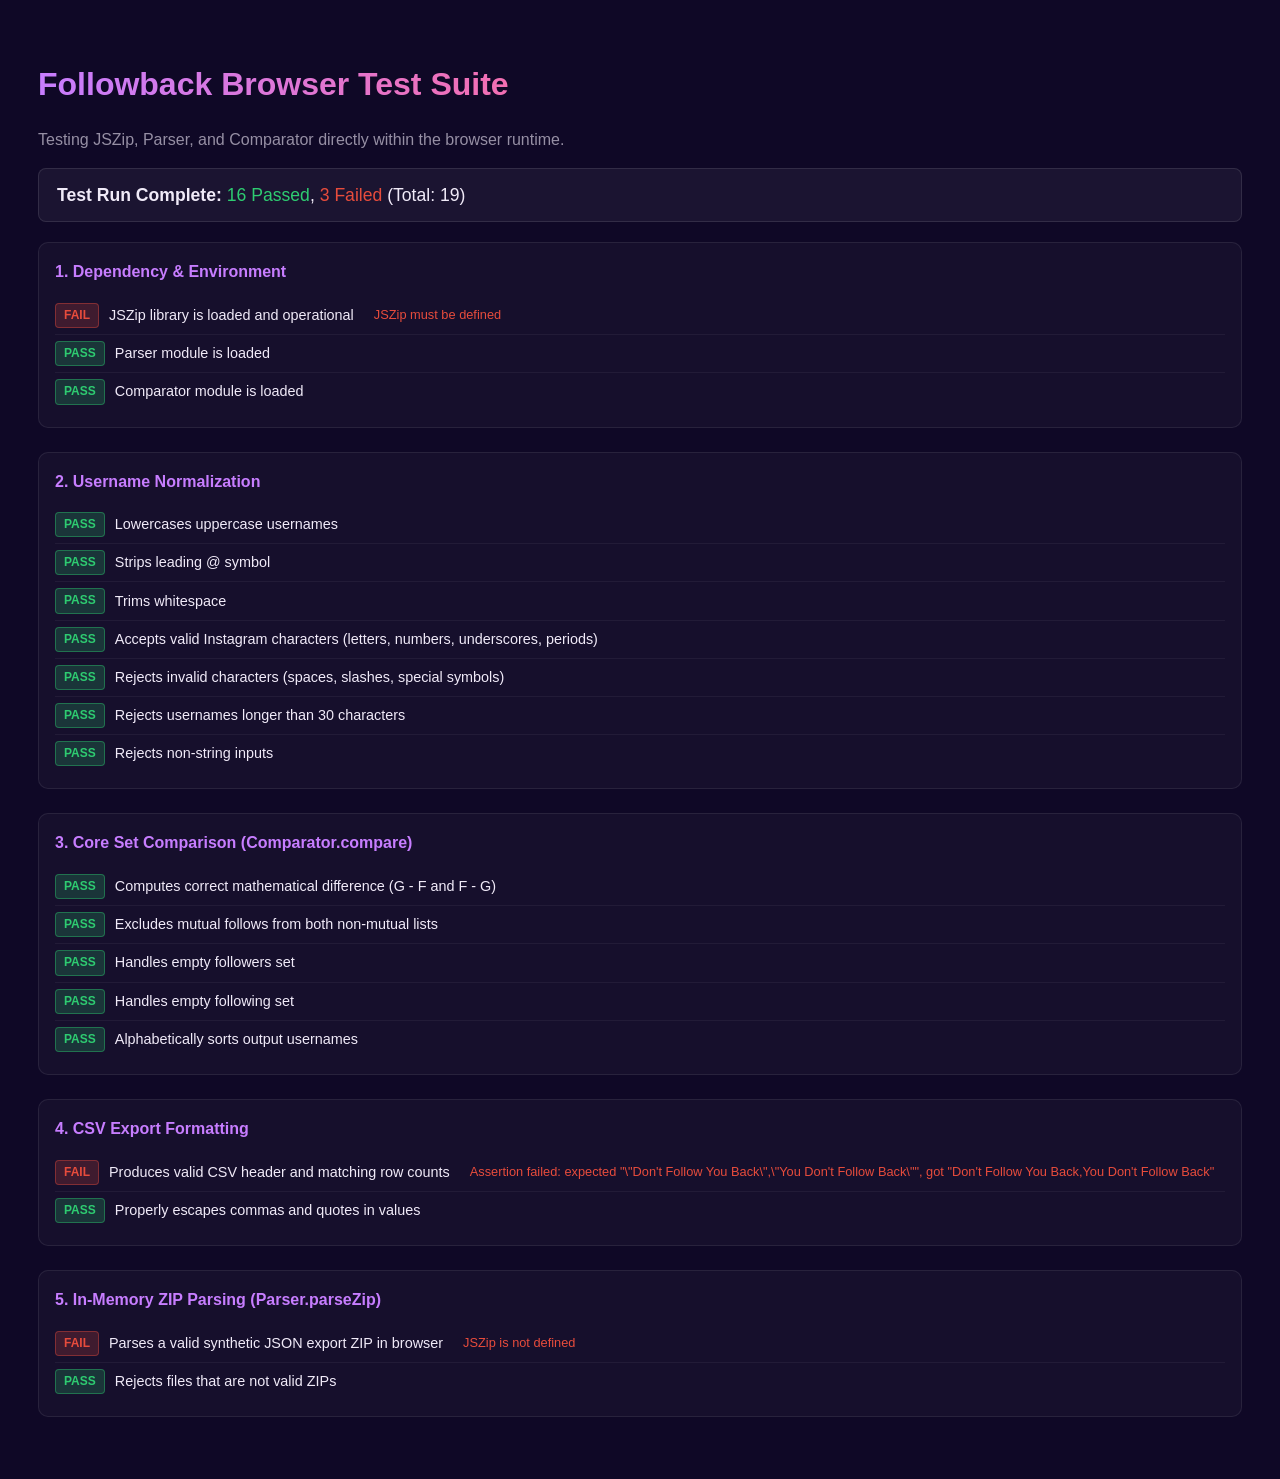
==== tests/test_browser.html @ 7076b39f "Initial commit" ====
<!DOCTYPE html>
<html lang="en">
<head>
  <meta charset="UTF-8" />
  <meta name="viewport" content="width=device-width, initial-scale=1.0" />
  <title>Followback — Browser Unit Tests</title>
  <style>
    body {
      font-family: -apple-system, BlinkMacSystemFont, "Segoe UI", Roboto, sans-serif;
      background: #0f0826;
      color: #f0eaf8;
      padding: 30px;
      line-height: 1.6;
    }
    h1 {
      background: linear-gradient(90deg, #c77dff, #ff6b9d, #fcb045);
      -webkit-background-clip: text;
      -webkit-text-fill-color: transparent;
      margin-bottom: 8px;
    }
    .summary {
      font-size: 1.1rem;
      margin-bottom: 20px;
      padding: 12px 18px;
      border-radius: 8px;
      background: rgba(255, 255, 255, 0.05);
      border: 1px solid rgba(255, 255, 255, 0.1);
    }
    .test-suite {
      margin-bottom: 24px;
      background: rgba(255, 255, 255, 0.03);
      border: 1px solid rgba(255, 255, 255, 0.08);
      border-radius: 10px;
      padding: 16px;
    }
    .suite-title {
      font-size: 1rem;
      font-weight: 700;
      color: #c77dff;
      margin-bottom: 12px;
    }
    .test-row {
      display: flex;
      align-items: center;
      gap: 10px;
      padding: 6px 0;
      border-bottom: 1px solid rgba(255, 255, 255, 0.05);
      font-size: 0.9rem;
    }
    .test-row:last-child { border-bottom: none; }
    .badge {
      display: inline-block;
      padding: 2px 8px;
      border-radius: 4px;
      font-size: 0.75rem;
      font-weight: 700;
      text-transform: uppercase;
    }
    .pass { background: rgba(46, 204, 113, 0.2); color: #2ecc71; border: 1px solid rgba(46, 204, 113, 0.4); }
    .fail { background: rgba(231, 76, 60, 0.2); color: #e74c3c; border: 1px solid rgba(231, 76, 60, 0.4); }
    .fail-msg { color: #e74c3c; font-size: 0.8rem; margin-left: 10px; }
  </style>
</head>
<body>

  <h1>Followback Browser Test Suite</h1>
  <p style="color: rgba(240, 234, 248, 0.6); margin-bottom: 16px;">
    Testing JSZip, Parser, and Comparator directly within the browser runtime.
  </p>

  <div id="summary" class="summary">Running tests…</div>
  <div id="suites"></div>

  <!-- Load dependencies and modules -->
  <script src="../js/jszip.min.js"></script>
  <script src="../js/parser.js"></script>
  <script src="../js/comparator.js"></script>

  <script>
    const suitesEl = document.getElementById("suites");
    const summaryEl = document.getElementById("summary");
    let passed = 0;
    let failed = 0;

    function assert(condition, message) {
      if (!condition) throw new Error(message || "Assertion failed");
    }

    function assertEqual(actual, expected, message) {
      const a = JSON.stringify(actual);
      const e = JSON.stringify(expected);
      if (a !== e) {
        throw new Error(`${message || "Assertion failed"}: expected ${e}, got ${a}`);
      }
    }

    async function runSuite(title, tests) {
      const suiteDiv = document.createElement("div");
      suiteDiv.className = "test-suite";
      const titleDiv = document.createElement("div");
      titleDiv.className = "suite-title";
      titleDiv.textContent = title;
      suiteDiv.appendChild(titleDiv);

      for (const [name, fn] of Object.entries(tests)) {
        const row = document.createElement("div");
        row.className = "test-row";
        try {
          await fn();
          passed++;
          row.innerHTML = `<span class="badge pass">PASS</span> <span>${name}</span>`;
        } catch (err) {
          failed++;
          row.innerHTML = `<span class="badge fail">FAIL</span> <span>${name}</span> <span class="fail-msg">${err.message}</span>`;
          console.error(`[FAIL] ${title} > ${name}:`, err);
        }
        suiteDiv.appendChild(row);
      }
      suitesEl.appendChild(suiteDiv);
    }

    (async function() {
      // 1. Dependency checks
      await runSuite("1. Dependency & Environment", {
        "JSZip library is loaded and operational": () => {
          assert(typeof JSZip !== "undefined", "JSZip must be defined");
          const zip = new JSZip();
          assert(typeof zip.file === "function", "JSZip instance must have .file method");
        },
        "Parser module is loaded": () => {
          assert(typeof Parser !== "undefined", "Parser must be defined");
          assert(typeof Parser.parseZip === "function", "Parser must have parseZip");
          assert(typeof Parser.normalizeUsername === "function", "Parser must have normalizeUsername");
        },
        "Comparator module is loaded": () => {
          assert(typeof Comparator !== "undefined", "Comparator must be defined");
          assert(typeof Comparator.compare === "function", "Comparator must have compare");
          assert(typeof Comparator.toCSV === "function", "Comparator must have toCSV");
        }
      });

      // 2. Parser Username Normalization
      await runSuite("2. Username Normalization", {
        "Lowercases uppercase usernames": () => {
          assertEqual(Parser.normalizeUsername("JohnDoe"), "johndoe");
        },
        "Strips leading @ symbol": () => {
          assertEqual(Parser.normalizeUsername("@johndoe"), "johndoe");
        },
        "Trims whitespace": () => {
          assertEqual(Parser.normalizeUsername("  johndoe  "), "johndoe");
        },
        "Accepts valid Instagram characters (letters, numbers, underscores, periods)": () => {
          assertEqual(Parser.normalizeUsername("user.name_123"), "user.name_123");
        },
        "Rejects invalid characters (spaces, slashes, special symbols)": () => {
          assertEqual(Parser.normalizeUsername("user name"), null);
          assertEqual(Parser.normalizeUsername("user/name"), null);
          assertEqual(Parser.normalizeUsername("user#name"), null);
        },
        "Rejects usernames longer than 30 characters": () => {
          assertEqual(Parser.normalizeUsername("a".repeat(31)), null);
        },
        "Rejects non-string inputs": () => {
          assertEqual(Parser.normalizeUsername(null), null);
          assertEqual(Parser.normalizeUsername(12345), null);
          assertEqual(Parser.normalizeUsername(undefined), null);
        }
      });

      // 3. Set Comparator Logic
      await runSuite("3. Core Set Comparison (Comparator.compare)", {
        "Computes correct mathematical difference (G - F and F - G)": () => {
          const followers = new Set(["alice", "charlie", "david"]);
          const following = new Set(["alice", "bob", "charlie"]);
          const res = Comparator.compare(followers, following);

          assertEqual(res.notFollowingBack, ["bob"]);   // G - F
          assertEqual(res.notFollowedBack, ["david"]);  // F - G
          assertEqual(res.mutuals, 2);                  // alice, charlie
          assertEqual(res.followers, 3);
          assertEqual(res.following, 3);
        },
        "Excludes mutual follows from both non-mutual lists": () => {
          const followers = new Set(["alice", "bob", "carol"]);
          const following = new Set(["alice", "bob", "dave"]);
          const res = Comparator.compare(followers, following);

          assert(!res.notFollowingBack.includes("alice"), "alice should not be in notFollowingBack");
          assert(!res.notFollowingBack.includes("bob"), "bob should not be in notFollowingBack");
          assert(!res.notFollowedBack.includes("alice"), "alice should not be in notFollowedBack");
          assert(!res.notFollowedBack.includes("bob"), "bob should not be in notFollowedBack");
          assertEqual(res.mutuals, 2);
        },
        "Handles empty followers set": () => {
          const res = Comparator.compare(new Set(), new Set(["alice", "bob"]));
          assertEqual(res.followers, 0);
          assertEqual(res.following, 2);
          assertEqual(res.mutuals, 0);
          assertEqual(res.notFollowingBack, ["alice", "bob"]);
          assertEqual(res.notFollowedBack, []);
        },
        "Handles empty following set": () => {
          const res = Comparator.compare(new Set(["alice", "bob"]), new Set());
          assertEqual(res.followers, 2);
          assertEqual(res.following, 0);
          assertEqual(res.mutuals, 0);
          assertEqual(res.notFollowingBack, []);
          assertEqual(res.notFollowedBack, ["alice", "bob"]);
        },
        "Alphabetically sorts output usernames": () => {
          const followers = new Set(["zack", "amy"]);
          const following = new Set(["zack", "zoe", "brian"]);
          const res = Comparator.compare(followers, following);
          assertEqual(res.notFollowingBack, ["brian", "zoe"]);
          assertEqual(res.notFollowedBack, ["amy"]);
        }
      });

      // 4. CSV Export
      await runSuite("4. CSV Export Formatting", {
        "Produces valid CSV header and matching row counts": () => {
          const results = {
            notFollowingBack: ["bob", "eve"],
            notFollowedBack: ["david"]
          };
          const csv = Comparator.toCSV(results);
          const lines = csv.split("\r\n");
          assertEqual(lines[0], '"Don\'t Follow You Back","You Don\'t Follow Back"');
          assert(lines.length === 3, "Expected header + 2 data rows");
        },
        "Properly escapes commas and quotes in values": () => {
          const results = {
            notFollowingBack: ['comma,user', 'quote"user'],
            notFollowedBack: []
          };
          const csv = Comparator.toCSV(results);
          assert(csv.includes('"comma,user"'), "Commas must be quoted");
          assert(csv.includes('"quote""user"'), "Quotes must be escaped with double quotes");
        }
      });

      // 5. In-Memory Synthetic ZIP parsing
      await runSuite("5. In-Memory ZIP Parsing (Parser.parseZip)", {
        "Parses a valid synthetic JSON export ZIP in browser": async () => {
          const zip = new JSZip();
          const followersJson = JSON.stringify([
            { string_list_data: [{ href: "https://www.instagram.com/alice/", value: "alice", timestamp: 1700000000 }] },
            { string_list_data: [{ href: "https://www.instagram.com/charlie/", value: "charlie", timestamp: 1700000001 }] },
            { string_list_data: [{ href: "https://www.instagram.com/david/", value: "david", timestamp: 1700000002 }] }
          ]);
          const followingJson = JSON.stringify({
            relationships_following: [
              { string_list_data: [{ href: "https://www.instagram.com/alice/", value: "alice", timestamp: 1700000010 }] },
              { string_list_data: [{ href: "https://www.instagram.com/bob/", value: "bob", timestamp: 1700000011 }] },
              { string_list_data: [{ href: "https://www.instagram.com/charlie/", value: "charlie", timestamp: 1700000012 }] }
            ]
          });

          zip.file("connections/followers_and_following/followers_1.json", followersJson);
          zip.file("connections/followers_and_following/following.json", followingJson);

          const blob = await zip.generateAsync({ type: "blob" });
          const file = new File([blob], "export.zip", { type: "application/zip" });

          const statusMessages = [];
          const { followersSet, followingSet } = await Parser.parseZip(file, msg => statusMessages.push(msg));

          assert(followersSet.has("alice"), "followersSet should contain alice");
          assert(followersSet.has("charlie"), "followersSet should contain charlie");
          assert(followersSet.has("david"), "followersSet should contain david");
          assert(followingSet.has("bob"), "followingSet should contain bob");

          const compared = Comparator.compare(followersSet, followingSet);
          assertEqual(compared.notFollowingBack, ["bob"]);
          assertEqual(compared.notFollowedBack, ["david"]);
          assertEqual(compared.mutuals, 2);
        },
        "Rejects files that are not valid ZIPs": async () => {
          const blob = new Blob(["not a zip archive"], { type: "text/plain" });
          const file = new File([blob], "fake.zip", { type: "application/zip" });

          let threw = false;
          try {
            await Parser.parseZip(file, () => {});
          } catch (err) {
            threw = true;
            assert(err.message.includes("ZIP"), "Error message should mention ZIP");
          }
          assert(threw, "Parser.parseZip should reject non-ZIP files");
        }
      });

      // Update summary
      summaryEl.innerHTML = `
        <strong>Test Run Complete:</strong>
        <span style="color: #2ecc71;">${passed} Passed</span>,
        <span style="color: ${failed > 0 ? '#e74c3c' : 'inherit'};">${failed} Failed</span>
        (Total: ${passed + failed})
      `;
    })();
  </script>
</body>
</html>
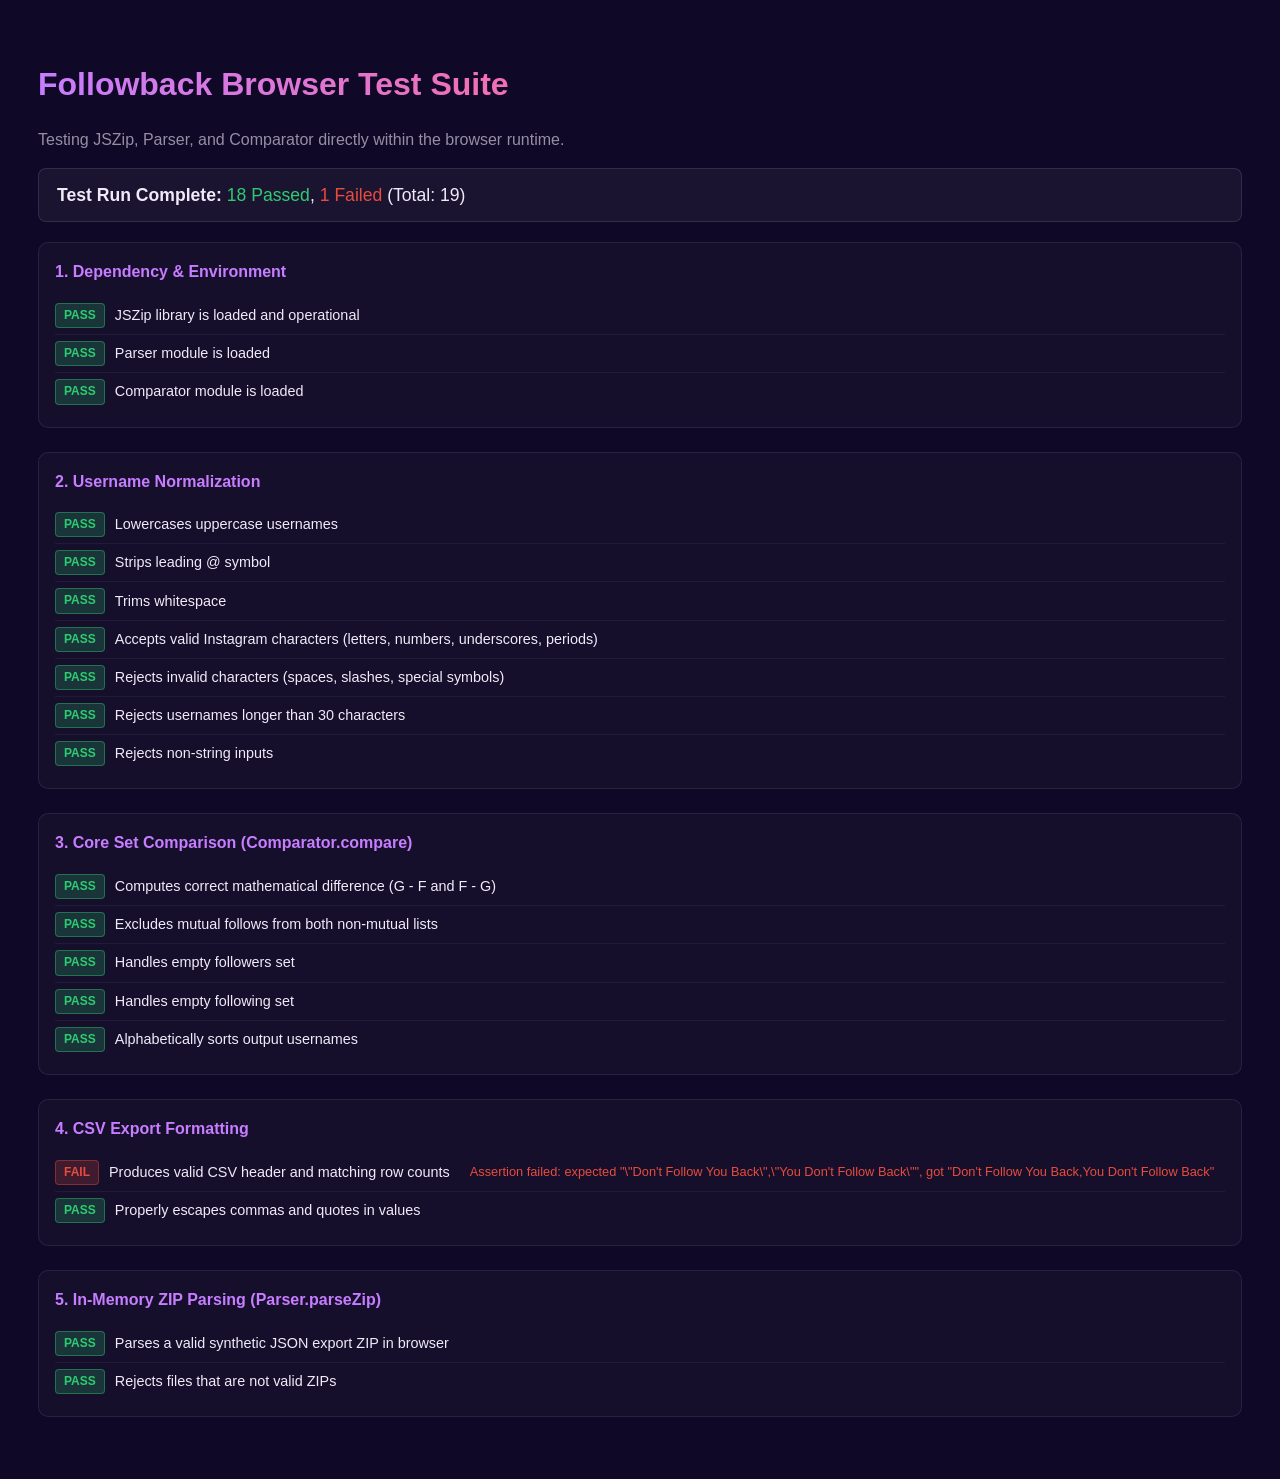
==== commit b4e51800: "Another commit" ====
--- a/tests/test_browser.html
+++ b/tests/test_browser.html
@@ -1,5 +1,6 @@
 <!DOCTYPE html>
 <html lang="en">
+
 <head>
   <meta charset="UTF-8" />
   <meta name="viewport" content="width=device-width, initial-scale=1.0" />
@@ -12,12 +13,14 @@
       padding: 30px;
       line-height: 1.6;
     }
+
     h1 {
       background: linear-gradient(90deg, #c77dff, #ff6b9d, #fcb045);
       -webkit-background-clip: text;
       -webkit-text-fill-color: transparent;
       margin-bottom: 8px;
     }
+
     .summary {
       font-size: 1.1rem;
       margin-bottom: 20px;
@@ -26,6 +29,7 @@
       background: rgba(255, 255, 255, 0.05);
       border: 1px solid rgba(255, 255, 255, 0.1);
     }
+
     .test-suite {
       margin-bottom: 24px;
       background: rgba(255, 255, 255, 0.03);
@@ -33,12 +37,14 @@
       border-radius: 10px;
       padding: 16px;
     }
+
     .suite-title {
       font-size: 1rem;
       font-weight: 700;
       color: #c77dff;
       margin-bottom: 12px;
     }
+
     .test-row {
       display: flex;
       align-items: center;
@@ -47,7 +53,11 @@
       border-bottom: 1px solid rgba(255, 255, 255, 0.05);
       font-size: 0.9rem;
     }
-    .test-row:last-child { border-bottom: none; }
+
+    .test-row:last-child {
+      border-bottom: none;
+    }
+
     .badge {
       display: inline-block;
       padding: 2px 8px;
@@ -56,11 +66,27 @@
       font-weight: 700;
       text-transform: uppercase;
     }
-    .pass { background: rgba(46, 204, 113, 0.2); color: #2ecc71; border: 1px solid rgba(46, 204, 113, 0.4); }
-    .fail { background: rgba(231, 76, 60, 0.2); color: #e74c3c; border: 1px solid rgba(231, 76, 60, 0.4); }
-    .fail-msg { color: #e74c3c; font-size: 0.8rem; margin-left: 10px; }
+
+    .pass {
+      background: rgba(46, 204, 113, 0.2);
+      color: #2ecc71;
+      border: 1px solid rgba(46, 204, 113, 0.4);
+    }
+
+    .fail {
+      background: rgba(231, 76, 60, 0.2);
+      color: #e74c3c;
+      border: 1px solid rgba(231, 76, 60, 0.4);
+    }
+
+    .fail-msg {
+      color: #e74c3c;
+      font-size: 0.8rem;
+      margin-left: 10px;
+    }
   </style>
 </head>
+
 <body>
 
   <h1>Followback Browser Test Suite</h1>
@@ -119,7 +145,7 @@
       suitesEl.appendChild(suiteDiv);
     }
 
-    (async function() {
+    (async function () {
       // 1. Dependency checks
       await runSuite("1. Dependency & Environment", {
         "JSZip library is loaded and operational": () => {
@@ -282,7 +308,7 @@
 
           let threw = false;
           try {
-            await Parser.parseZip(file, () => {});
+            await Parser.parseZip(file, () => { });
           } catch (err) {
             threw = true;
             assert(err.message.includes("ZIP"), "Error message should mention ZIP");
@@ -301,4 +327,5 @@
     })();
   </script>
 </body>
-</html>
+
+</html>
